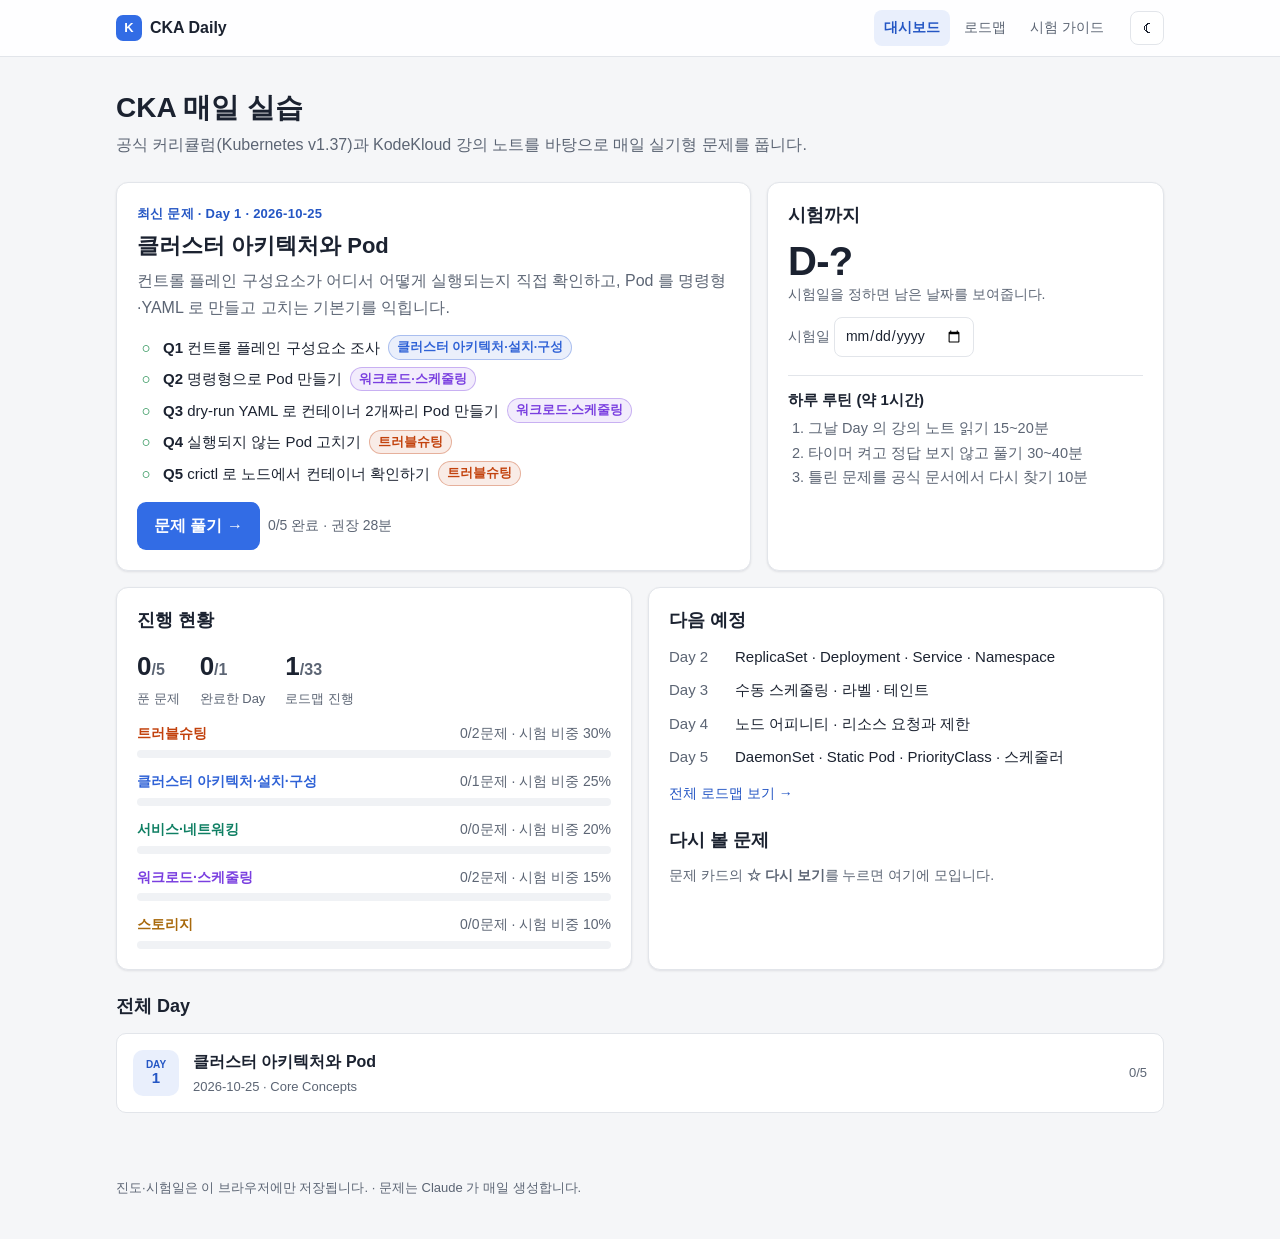
==== docs/index.html @ 92fa89f9 "Add CKA Daily study site with Day 1 problems GitHub Pages site under docs/ for daily CKA practice, b" ====
<!doctype html>
<html lang="ko">
<head>
  <meta charset="utf-8">
  <meta name="viewport" content="width=device-width, initial-scale=1">
  <title>CKA Daily — 매일 실습 문제</title>
  <meta name="description" content="CKA 공식 커리큘럼과 KodeKloud 강의 노트를 바탕으로 매일 만드는 실기형 연습 문제">
  <link rel="icon" href="data:image/svg+xml,%3Csvg xmlns='http://www.w3.org/2000/svg' viewBox='0 0 32 32'%3E%3Crect width='32' height='32' rx='8' fill='%23326ce5'/%3E%3Ctext x='16' y='22' font-size='15' font-family='Arial' font-weight='700' fill='white' text-anchor='middle'%3EK8s%3C/text%3E%3C/svg%3E">
  <link rel="stylesheet" href="assets/style.css">
</head>
<body data-page="index">
  <header class="site-header">
    <div class="inner">
      <a class="brand" href="index.html"><span class="brand-mark">K</span><span class="label">CKA Daily</span></a>
      <nav class="site-nav" aria-label="주요 메뉴">
        <a href="index.html" data-nav="index">대시보드</a>
        <a href="roadmap.html" data-nav="roadmap">로드맵</a>
        <a href="guide.html" data-nav="guide">시험 가이드</a>
      </nav>
      <button class="icon-btn" id="theme-toggle" type="button" aria-label="테마 전환">☾</button>
    </div>
  </header>

  <main id="dashboard">
    <h1 class="page-title">CKA 매일 실습</h1>
    <p class="page-sub">공식 커리큘럼(Kubernetes v1.37)과 KodeKloud 강의 노트를 바탕으로 매일 실기형 문제를 풉니다.</p>

    <div class="hero">
      <section class="card today" id="today" aria-live="polite"><div class="empty">불러오는 중…</div></section>
      <section class="card">
        <h2>시험까지</h2>
        <div class="dday">
          <div id="dday"></div>
          <label class="small muted">시험일 <input type="date" id="exam-date"></label>
        </div>
        <div class="routine">
          <h3>하루 루틴 (약 1시간)</h3>
          <ol>
            <li>그날 Day 의 강의 노트 읽기 15~20분</li>
            <li>타이머 켜고 정답 보지 않고 풀기 30~40분</li>
            <li>틀린 문제를 공식 문서에서 다시 찾기 10분</li>
          </ol>
        </div>
      </section>
    </div>

    <div class="grid grid-2">
      <section class="card">
        <h2>진행 현황</h2>
        <div id="progress"></div>
      </section>
      <section class="card">
        <h2>다음 예정</h2>
        <div id="upcoming"></div>
        <h2 style="margin-top:22px">다시 볼 문제</h2>
        <div id="flagged"></div>
      </section>
    </div>

    <section style="margin-top:24px">
      <h2 style="font-size:18px">전체 Day</h2>
      <div class="day-list" id="day-list"></div>
    </section>
  </main>

  <footer class="site-footer">
    진도·시험일은 이 브라우저에만 저장됩니다. · 문제는 Claude 가 매일 생성합니다.
  </footer>
  <script src="assets/app.js"></script>
</body>
</html>
---- docs/assets/style.css ----
/* CKA Daily — 공용 스타일 */
:root {
  --bg: #f5f6f8;
  --surface: #ffffff;
  --surface-2: #f0f2f5;
  --border: #e2e5ea;
  --text: #1b2230;
  --muted: #5c6574;
  --accent: #326ce5;
  --accent-text: #2456c4;
  --accent-weak: #e9effc;
  --ok: #1a8a4a;
  --ok-weak: #e3f4ea;
  --star: #c98a04;
  --code-bg: #f6f8fa;
  --code-text: #1f2328;
  --shadow: 0 1px 2px rgba(16, 24, 40, .04), 0 1px 3px rgba(16, 24, 40, .06);
  --radius: 12px;
  --d-troubleshooting: #c2410c;
  --d-cluster: #2f62d6;
  --d-networking: #0f7f63;
  --d-workloads: #7a3fe0;
  --d-storage: #a8690c;
  --tok-keyword: #cf222e;
  --tok-string: #0a3069;
  --tok-attr: #0550ae;
  --tok-number: #0550ae;
  --tok-comment: #6e7781;
  --tok-title: #8250df;
  --tok-meta: #953800;
  color-scheme: light;
}

@media (prefers-color-scheme: dark) {
  :root:not([data-theme="light"]) {
    --bg: #0f1218;
    --surface: #171b23;
    --surface-2: #1e2430;
    --border: #2a3140;
    --text: #e4e8ef;
    --muted: #9aa4b5;
    --accent: #6b9bff;
    --accent-text: #8fb3ff;
    --accent-weak: #1c2a47;
    --ok: #4cc785;
    --ok-weak: #15301f;
    --star: #f2b52b;
    --code-bg: #10141b;
    --code-text: #e6edf3;
    --shadow: 0 1px 2px rgba(0, 0, 0, .3);
    --d-troubleshooting: #fb8c5a;
    --d-cluster: #7aa5ff;
    --d-networking: #43c9a2;
    --d-workloads: #b28cff;
    --d-storage: #e0ac4f;
    --tok-keyword: #ff7b72;
    --tok-string: #a5d6ff;
    --tok-attr: #79c0ff;
    --tok-number: #79c0ff;
    --tok-comment: #8b949e;
    --tok-title: #d2a8ff;
    --tok-meta: #ffa657;
    color-scheme: dark;
  }
}

:root[data-theme="dark"] {
  --bg: #0f1218;
  --surface: #171b23;
  --surface-2: #1e2430;
  --border: #2a3140;
  --text: #e4e8ef;
  --muted: #9aa4b5;
  --accent: #6b9bff;
  --accent-text: #8fb3ff;
  --accent-weak: #1c2a47;
  --ok: #4cc785;
  --ok-weak: #15301f;
  --star: #f2b52b;
  --code-bg: #10141b;
  --code-text: #e6edf3;
  --shadow: 0 1px 2px rgba(0, 0, 0, .3);
  --d-troubleshooting: #fb8c5a;
  --d-cluster: #7aa5ff;
  --d-networking: #43c9a2;
  --d-workloads: #b28cff;
  --d-storage: #e0ac4f;
  --tok-keyword: #ff7b72;
  --tok-string: #a5d6ff;
  --tok-attr: #79c0ff;
  --tok-number: #79c0ff;
  --tok-comment: #8b949e;
  --tok-title: #d2a8ff;
  --tok-meta: #ffa657;
  color-scheme: dark;
}

* { box-sizing: border-box; }
html { -webkit-text-size-adjust: 100%; }
body {
  margin: 0;
  background: var(--bg);
  color: var(--text);
  font: 16px/1.7 -apple-system, BlinkMacSystemFont, "Segoe UI", "Apple SD Gothic Neo", "Malgun Gothic",
    "Noto Sans KR", Roboto, sans-serif;
  word-break: keep-all;
  overflow-wrap: anywhere;
}
a { color: var(--accent-text); text-decoration: none; }
a:hover { text-decoration: underline; }
:focus-visible { outline: 2px solid var(--accent); outline-offset: 2px; border-radius: 4px; }
button { font: inherit; color: inherit; }
h1, h2, h3 { line-height: 1.35; }

/* ---------- 헤더 ---------- */
.site-header {
  position: sticky;
  top: 0;
  z-index: 10;
  background: color-mix(in srgb, var(--surface) 88%, transparent);
  backdrop-filter: saturate(1.4) blur(8px);
  border-bottom: 1px solid var(--border);
}
.site-header .inner {
  max-width: 1080px;
  margin: 0 auto;
  padding: 10px 16px;
  display: flex;
  align-items: center;
  gap: 16px;
}
.brand { display: flex; align-items: center; gap: 8px; font-weight: 700; color: var(--text); white-space: nowrap; }
.brand:hover { text-decoration: none; }
.brand-mark {
  width: 26px; height: 26px; border-radius: 7px;
  display: grid; place-items: center;
  background: var(--accent); color: #fff; font-size: 13px; font-weight: 800;
}
.site-nav { display: flex; gap: 4px; margin-left: auto; overflow-x: auto; }
.site-nav a {
  padding: 6px 10px; border-radius: 8px; color: var(--muted); font-size: 14px; white-space: nowrap;
}
.site-nav a:hover { background: var(--surface-2); color: var(--text); text-decoration: none; }
.site-nav a[aria-current="page"] { color: var(--accent-text); background: var(--accent-weak); font-weight: 600; }
.icon-btn {
  border: 1px solid var(--border); background: var(--surface); border-radius: 8px;
  width: 34px; height: 34px; display: grid; place-items: center; cursor: pointer; flex: none;
}
.icon-btn:hover { background: var(--surface-2); }

/* ---------- 레이아웃 ---------- */
main { max-width: 1080px; margin: 0 auto; padding: 24px 16px 64px; }
main.narrow { max-width: 860px; }
.page-title { margin: 8px 0 4px; font-size: 28px; }
.page-sub { margin: 0 0 24px; color: var(--muted); }
.grid { display: grid; gap: 16px; }
.grid-2 { grid-template-columns: repeat(auto-fit, minmax(300px, 1fr)); }
.card {
  background: var(--surface);
  border: 1px solid var(--border);
  border-radius: var(--radius);
  box-shadow: var(--shadow);
  padding: 20px;
}
.card h2 { margin: 0 0 12px; font-size: 18px; }
.muted { color: var(--muted); }
.small { font-size: 14px; }
.eyebrow { font-size: 13px; font-weight: 600; color: var(--accent-text); letter-spacing: .02em; }
.btn {
  display: inline-flex; align-items: center; gap: 6px;
  padding: 9px 16px; border-radius: 9px; border: 1px solid transparent;
  background: var(--accent); color: #fff; font-weight: 600; cursor: pointer;
}
.btn:hover { text-decoration: none; filter: brightness(1.06); }
.btn.secondary { background: var(--surface); color: var(--text); border-color: var(--border); }
.btn.secondary:hover { background: var(--surface-2); }
.empty { text-align: center; padding: 32px 16px; color: var(--muted); }
.error-box {
  border: 1px solid var(--d-troubleshooting); color: var(--d-troubleshooting);
  border-radius: var(--radius); padding: 16px; background: var(--surface);
}

/* ---------- 배지 ---------- */
.badges { display: flex; flex-wrap: wrap; gap: 6px; align-items: center; }
.badge {
  display: inline-flex; align-items: center; gap: 4px;
  font-size: 12.5px; line-height: 1; padding: 5px 8px; border-radius: 999px;
  background: var(--surface-2); color: var(--muted); border: 1px solid var(--border); white-space: nowrap;
}
.badge.domain { color: var(--dc); border-color: color-mix(in srgb, var(--dc) 35%, transparent);
  background: color-mix(in srgb, var(--dc) 10%, var(--surface)); font-weight: 600; }
.d-troubleshooting { --dc: var(--d-troubleshooting); }
.d-cluster { --dc: var(--d-cluster); }
.d-networking { --dc: var(--d-networking); }
.d-workloads { --dc: var(--d-workloads); }
.d-storage { --dc: var(--d-storage); }

/* ---------- 대시보드 ---------- */
.hero { display: grid; gap: 16px; grid-template-columns: minmax(0, 1.6fr) minmax(0, 1fr); margin-bottom: 16px; }
.today h2 { font-size: 22px; margin: 6px 0 6px; }
.today .summary { margin: 0 0 14px; color: var(--muted); }
.today .actions { display: flex; flex-wrap: wrap; gap: 8px; margin-top: 16px; }
.problem-list { list-style: none; margin: 0; padding: 0; display: grid; gap: 6px; }
.problem-list li { display: flex; align-items: center; gap: 8px; font-size: 15px; }
.problem-list .check { width: 18px; text-align: center; color: var(--ok); flex: none; }
.dday { display: flex; flex-direction: column; gap: 10px; }
.dday .big { font-size: 40px; font-weight: 800; line-height: 1.1; letter-spacing: -.02em; }
.dday input[type="date"] {
  font: inherit; padding: 6px 10px; border-radius: 8px; border: 1px solid var(--border);
  background: var(--surface); color: var(--text);
}
.routine { border-top: 1px solid var(--border); margin-top: 18px; padding-top: 14px; }
.routine h3 { margin: 0 0 6px; font-size: 15px; }
.routine ol { margin: 0; padding-left: 20px; color: var(--muted); font-size: 14.5px; }
.stat-row { display: flex; gap: 20px; flex-wrap: wrap; margin-bottom: 12px; }
.stat .num { font-size: 26px; font-weight: 800; }
.stat .label { font-size: 13px; color: var(--muted); }
.domain-bars { display: grid; gap: 12px; }
.domain-bar .top { display: flex; justify-content: space-between; gap: 8px; font-size: 14px; margin-bottom: 4px; }
.domain-bar .name { font-weight: 600; color: var(--dc); }
.bar { height: 8px; border-radius: 99px; background: var(--surface-2); overflow: hidden; }
.bar > span { display: block; height: 100%; border-radius: 99px; background: var(--dc, var(--accent)); width: 0; transition: width .4s; }
.day-list { display: grid; gap: 10px; }
.day-item {
  display: grid; grid-template-columns: auto minmax(0, 1fr) auto; gap: 14px; align-items: center;
  padding: 14px 16px; border: 1px solid var(--border); border-radius: 10px; background: var(--surface); color: var(--text);
}
.day-item:hover { border-color: var(--accent); text-decoration: none; }
.day-num {
  width: 46px; height: 46px; border-radius: 10px; background: var(--accent-weak); color: var(--accent-text);
  display: grid; place-items: center; font-weight: 800; font-size: 15px; line-height: 1.1; text-align: center;
}
.day-num small { display: block; font-size: 10px; font-weight: 600; }
.day-item .title { font-weight: 600; }
.day-item .meta { font-size: 13px; color: var(--muted); }
.day-item .progress { font-size: 13px; color: var(--muted); white-space: nowrap; }
.day-item.complete .day-num { background: var(--ok-weak); color: var(--ok); }
.upcoming { list-style: none; padding: 0; margin: 0; display: grid; gap: 8px; }
.upcoming li { display: flex; gap: 10px; font-size: 15px; }
.upcoming .d { color: var(--muted); width: 56px; flex: none; }

/* ---------- Day 페이지 ---------- */
.day-head { margin-bottom: 16px; }
.day-head h1 { margin: 4px 0 8px; font-size: 28px; }
.day-tools {
  display: flex; flex-wrap: wrap; gap: 8px; align-items: center; justify-content: space-between;
  position: sticky; top: 55px; z-index: 5; padding: 10px 0; background: var(--bg);
}
.qnav { display: flex; gap: 6px; flex-wrap: wrap; }
.qnav a {
  min-width: 40px; text-align: center; padding: 5px 9px; border-radius: 8px; font-size: 14px; font-weight: 600;
  border: 1px solid var(--border); background: var(--surface); color: var(--text);
}
.qnav a:hover { text-decoration: none; border-color: var(--accent); }
.qnav a.done { background: var(--ok-weak); border-color: color-mix(in srgb, var(--ok) 40%, transparent); color: var(--ok); }
.timer { display: flex; gap: 6px; align-items: center; }
.timer .clock { font-variant-numeric: tabular-nums; font-weight: 700; min-width: 64px; text-align: right; }
.timer .clock.over { color: var(--d-troubleshooting); }
.timer button {
  border: 1px solid var(--border); background: var(--surface); border-radius: 8px; padding: 5px 10px; cursor: pointer; font-size: 14px;
}
.timer button:hover { background: var(--surface-2); }
.toggle-all { font-size: 14px; }

.md-block, .problem {
  background: var(--surface); border: 1px solid var(--border); border-radius: var(--radius);
  box-shadow: var(--shadow); padding: 4px 22px 18px; margin: 0 0 16px;
}
.problem { scroll-margin-top: 120px; }
.problem.is-done { border-color: color-mix(in srgb, var(--ok) 45%, var(--border)); }
.problem-head { display: flex; flex-wrap: wrap; gap: 10px 16px; align-items: flex-start; justify-content: space-between; padding-top: 16px; margin-bottom: 14px; }
.problem .problem-head h2 { margin: 0; font-size: 20px; }
.problem-head .badges { margin-top: 6px; }
.problem-actions { display: flex; gap: 8px; align-items: center; }
.done-toggle, .flag-toggle {
  display: inline-flex; align-items: center; gap: 6px; cursor: pointer; user-select: none;
  border: 1px solid var(--border); border-radius: 8px; padding: 5px 10px; font-size: 14px; background: var(--surface);
}
.done-toggle input { width: 16px; height: 16px; accent-color: var(--ok); margin: 0; }
.done-toggle:has(input:checked) { background: var(--ok-weak); border-color: color-mix(in srgb, var(--ok) 40%, transparent); color: var(--ok); font-weight: 600; }
.flag-toggle[aria-pressed="true"] { color: var(--star); border-color: color-mix(in srgb, var(--star) 45%, transparent); font-weight: 600; }

.md h2 { font-size: 20px; margin: 18px 0 10px; }
.md h3 { font-size: 16.5px; margin: 20px 0 8px; }
.md p, .md ul, .md ol { margin: 0 0 12px; }
.md ul, .md ol { padding-left: 22px; }
.md li { margin: 3px 0; }
.md blockquote {
  margin: 0 0 14px; padding: 12px 16px; border-left: 4px solid var(--accent);
  background: var(--accent-weak); border-radius: 0 10px 10px 0;
}
.md blockquote p:last-child { margin-bottom: 0; }
.md table { border-collapse: collapse; width: 100%; margin: 0 0 14px; font-size: 15px; display: block; overflow-x: auto; }
.md th, .md td { border: 1px solid var(--border); padding: 7px 10px; text-align: left; vertical-align: top; }
.md th { background: var(--surface-2); }
.md hr { border: 0; border-top: 1px solid var(--border); margin: 20px 0; }
.md :not(pre) > code {
  font-family: ui-monospace, SFMono-Regular, Menlo, Consolas, "D2Coding", monospace; font-size: .88em;
  background: var(--surface-2); border: 1px solid var(--border); padding: 1px 5px; border-radius: 5px;
}
.md details {
  border: 1px solid var(--border); border-radius: 10px; margin: 0 0 12px; background: var(--surface);
}
.md details > summary {
  cursor: pointer; padding: 10px 14px; font-weight: 600; list-style: none; display: flex; align-items: center; gap: 8px;
  border-radius: 10px;
}
.md details > summary::-webkit-details-marker { display: none; }
.md details > summary::before { content: "▸"; color: var(--muted); transition: transform .15s; }
.md details[open] > summary::before { transform: rotate(90deg); }
.md details[open] > summary { border-bottom: 1px solid var(--border); border-radius: 10px 10px 0 0; }
.md details > :not(summary) { margin-left: 14px; margin-right: 14px; }
.md details > :nth-child(2) { margin-top: 12px; }
.md details.solution > summary { color: var(--ok); }
.md details.hint > summary { color: var(--star); }

/* ---------- 코드 ---------- */
.code-wrap { position: relative; margin: 0 0 12px; }
pre {
  margin: 0; padding: 14px 16px; overflow-x: auto; border-radius: 10px; background: var(--code-bg);
  border: 1px solid var(--border); color: var(--code-text);
  font: 13.5px/1.6 ui-monospace, SFMono-Regular, Menlo, Consolas, "D2Coding", monospace;
  word-break: normal; overflow-wrap: normal; white-space: pre;
}
pre code { font: inherit; background: none; padding: 0; border: 0; }
.copy-btn {
  position: absolute; top: 8px; right: 8px; font-size: 12px; padding: 4px 8px; border-radius: 6px; cursor: pointer;
  border: 1px solid var(--border); background: var(--surface); color: var(--muted); opacity: .85;
}
.copy-btn:hover { opacity: 1; color: var(--text); }
.copy-btn.copied { color: var(--ok); border-color: var(--ok); }
.hljs-keyword, .hljs-selector-tag, .hljs-literal { color: var(--tok-keyword); }
.hljs-string, .hljs-regexp { color: var(--tok-string); }
.hljs-attr, .hljs-attribute, .hljs-variable, .hljs-template-variable { color: var(--tok-attr); }
.hljs-number, .hljs-bullet { color: var(--tok-number); }
.hljs-comment, .hljs-quote { color: var(--tok-comment); font-style: italic; }
.hljs-title, .hljs-section, .hljs-built_in { color: var(--tok-title); }
.hljs-meta, .hljs-symbol { color: var(--tok-meta); }

/* ---------- 로드맵 / 가이드 ---------- */
.roadmap { display: grid; gap: 10px; }
.road-item { background: var(--surface); border: 1px solid var(--border); border-radius: var(--radius); }
.road-item > summary {
  list-style: none; cursor: pointer; padding: 14px 16px; display: grid; grid-template-columns: auto minmax(0, 1fr) auto; gap: 14px; align-items: center;
}
.road-item > summary::-webkit-details-marker { display: none; }
.road-item .body { padding: 0 16px 16px 76px; }
.road-item .body h4 { margin: 12px 0 6px; font-size: 14px; color: var(--muted); }
.road-item .body ul { margin: 0; padding-left: 18px; }
.road-item .status { font-size: 13px; white-space: nowrap; }
.road-item.ready .day-num { background: var(--ok-weak); color: var(--ok); }
.road-week { margin: 18px 0 4px; font-size: 14px; color: var(--muted); font-weight: 700; }
.kv { display: grid; grid-template-columns: max-content 1fr; gap: 6px 16px; margin: 0; }
.kv dt { color: var(--muted); }
.kv dd { margin: 0; font-weight: 600; }
.comp-list { margin: 8px 0 0; padding-left: 18px; font-size: 15px; }

.site-footer { max-width: 1080px; margin: 0 auto; padding: 0 16px 40px; color: var(--muted); font-size: 13px; }
.pager { display: flex; justify-content: space-between; gap: 12px; margin-top: 24px; }

@media (max-width: 760px) {
  body { font-size: 15.5px; }
  .hero { grid-template-columns: 1fr; }
  .page-title, .day-head h1 { font-size: 23px; }
  .md-block, .problem { padding: 2px 14px 14px; }
  .road-item .body { padding-left: 16px; }
  .day-tools { position: static; }
  .problem { scroll-margin-top: 64px; }
  .site-header .inner { gap: 10px; }
  .brand .label { display: none; }
  .day-item { grid-template-columns: auto minmax(0, 1fr); }
  .day-item .progress { grid-column: 2; }
  .md details > :not(summary) { margin-left: 10px; margin-right: 10px; }
}
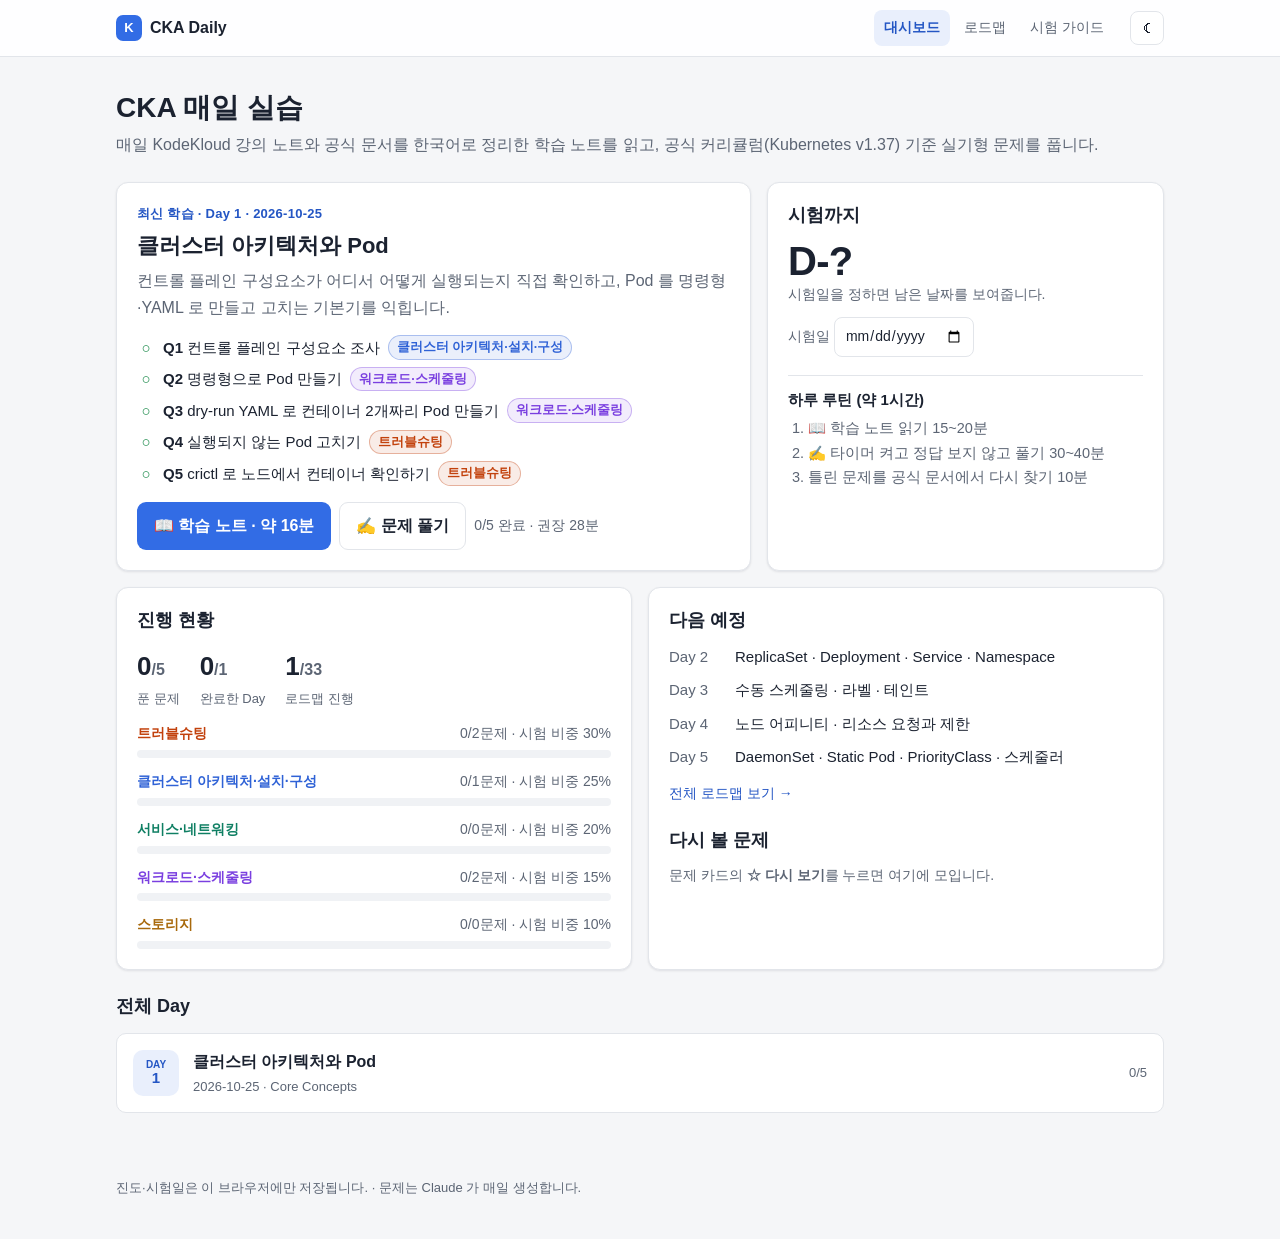
==== commit e326e244: "Add Korean study notes to each CKA day Each day now ships a study note next to the problems: a Korea" ====
--- a/docs/index.html
+++ b/docs/index.html
@@ -23,7 +23,7 @@
 
   <main id="dashboard">
     <h1 class="page-title">CKA 매일 실습</h1>
-    <p class="page-sub">공식 커리큘럼(Kubernetes v1.37)과 KodeKloud 강의 노트를 바탕으로 매일 실기형 문제를 풉니다.</p>
+    <p class="page-sub">매일 KodeKloud 강의 노트와 공식 문서를 한국어로 정리한 학습 노트를 읽고, 공식 커리큘럼(Kubernetes v1.37) 기준 실기형 문제를 풉니다.</p>
 
     <div class="hero">
       <section class="card today" id="today" aria-live="polite"><div class="empty">불러오는 중…</div></section>
@@ -36,8 +36,8 @@
         <div class="routine">
           <h3>하루 루틴 (약 1시간)</h3>
           <ol>
-            <li>그날 Day 의 강의 노트 읽기 15~20분</li>
-            <li>타이머 켜고 정답 보지 않고 풀기 30~40분</li>
+            <li>📖 학습 노트 읽기 15~20분</li>
+            <li>✍️ 타이머 켜고 정답 보지 않고 풀기 30~40분</li>
             <li>틀린 문제를 공식 문서에서 다시 찾기 10분</li>
           </ol>
         </div>
--- a/docs/assets/style.css
+++ b/docs/assets/style.css
@@ -262,6 +262,24 @@
 .timer button:hover { background: var(--surface-2); }
 .toggle-all { font-size: 14px; }
 
+.tabs { display: flex; gap: 4px; border-bottom: 1px solid var(--border); margin: 18px 0 14px; }
+.tab {
+  border: 0; background: none; cursor: pointer; padding: 10px 14px; margin-bottom: -1px;
+  font-weight: 600; font-size: 15.5px; color: var(--muted); border-bottom: 2px solid transparent;
+}
+.tab:hover { color: var(--text); }
+.tab[aria-selected="true"] { color: var(--accent-text); border-bottom-color: var(--accent); }
+.tab .count { font-weight: 400; font-size: 13px; color: var(--muted); margin-left: 2px; }
+.notes-tools { margin-bottom: 14px; }
+.toc { display: flex; flex-wrap: wrap; gap: 6px; }
+.toc a {
+  font-size: 13.5px; padding: 4px 10px; border-radius: 999px; border: 1px solid var(--border);
+  background: var(--surface); color: var(--text);
+}
+.toc a:hover { border-color: var(--accent); text-decoration: none; }
+.notes-end { display: flex; flex-wrap: wrap; gap: 10px; align-items: center; justify-content: center; margin: 8px 0 0; }
+.md-block h2 { scroll-margin-top: 70px; }
+
 .md-block, .problem {
   background: var(--surface); border: 1px solid var(--border); border-radius: var(--radius);
   box-shadow: var(--shadow); padding: 4px 22px 18px; margin: 0 0 16px;
@@ -290,7 +308,11 @@
   background: var(--accent-weak); border-radius: 0 10px 10px 0;
 }
 .md blockquote p:last-child { margin-bottom: 0; }
-.md table { border-collapse: collapse; width: 100%; margin: 0 0 14px; font-size: 15px; display: block; overflow-x: auto; }
+.md table {
+  border-collapse: collapse; width: 100%; margin: 0 0 14px; font-size: 15px; display: block; overflow-x: auto;
+  overflow-wrap: normal; word-break: keep-all;   /* 좁은 화면에서 단어 중간이 끊기지 않고 가로 스크롤 */
+}
+.md td code, .md th code { overflow-wrap: anywhere; }
 .md th, .md td { border: 1px solid var(--border); padding: 7px 10px; text-align: left; vertical-align: top; }
 .md th { background: var(--surface-2); }
 .md hr { border: 0; border-top: 1px solid var(--border); margin: 20px 0; }
@@ -366,6 +388,8 @@
   .road-item .body { padding-left: 16px; }
   .day-tools { position: static; }
   .problem { scroll-margin-top: 64px; }
+  .toc { flex-wrap: nowrap; overflow-x: auto; padding-bottom: 4px; }
+  .toc a { flex: none; }
   .site-header .inner { gap: 10px; }
   .brand .label { display: none; }
   .day-item { grid-template-columns: auto minmax(0, 1fr); }
